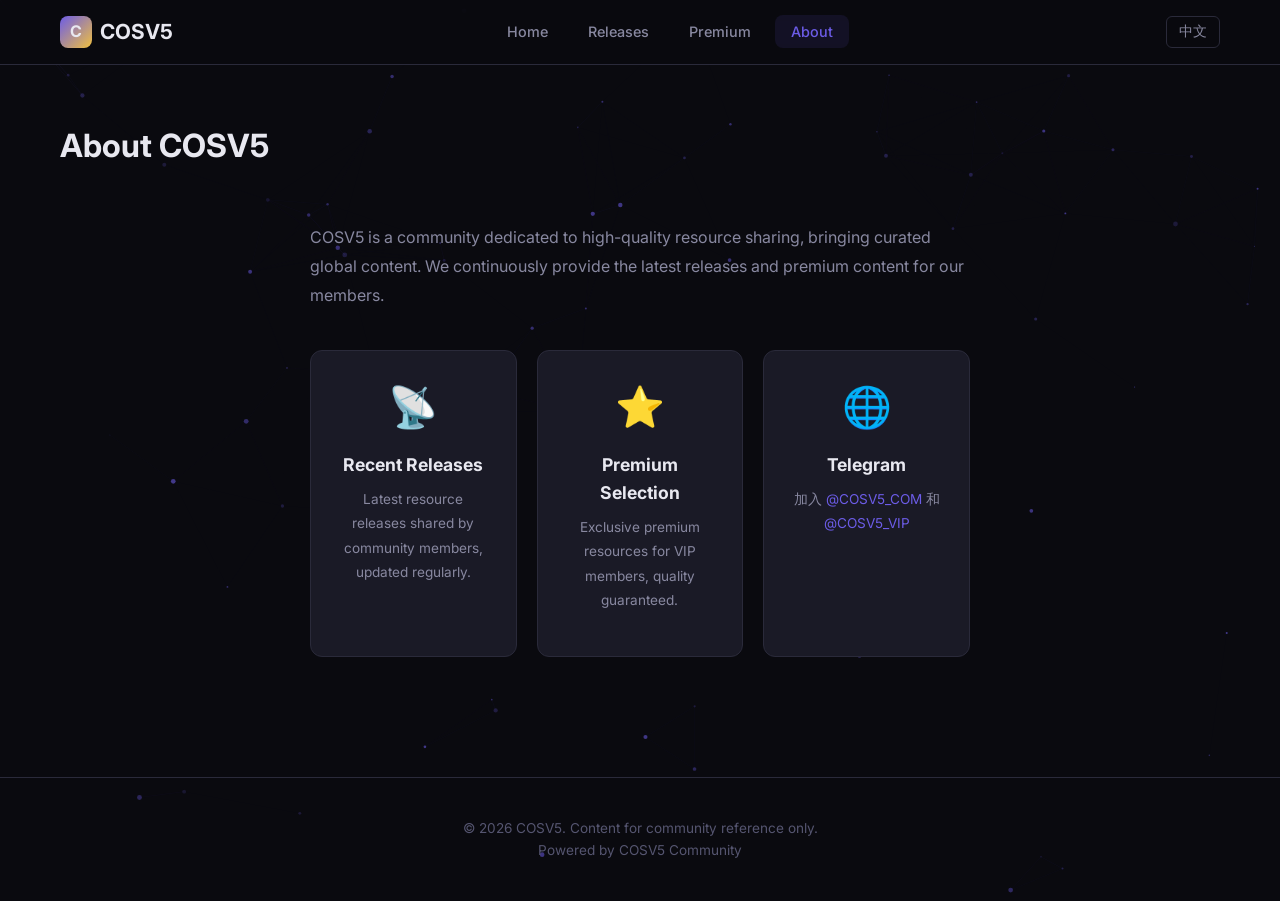
==== about/index.html @ 0dbe3dc5 "Initial site: releases + premium hub with i18n, particles, SEO - Two content sections: 近期流出 (Release" ====
<!DOCTYPE html>
<html lang="zh-CN">
<head>
  <meta charset="UTF-8">
  <meta name="viewport" content="width=device-width, initial-scale=1.0">
  <meta name="description" data-i18n="page.about.content" content="COSV5 是专注于高品质资源分享的社群，汇聚全球精选内容。">
  <meta name="keywords" content="COSV5,关于,社群,资源分享">
  <meta name="robots" content="index, follow">
  <meta property="og:title" data-i18n="page.about.title" content="关于 — COSV5 社群资源站">
  <meta property="og:description" data-i18n="page.about.content" content="COSV5 是专注于高品质资源分享的社群，汇聚全球精选内容。">
  <meta property="og:type" content="website">
  <meta property="og:url" content="https://cosv5.com/about/">
  <link rel="canonical" href="https://cosv5.com/about/">
  <title data-i18n="page.about.title">关于 — COSV5 社群资源站</title>
  <link rel="preconnect" href="https://fonts.googleapis.com">
  <link rel="preconnect" href="https://fonts.gstatic.com" crossorigin>
  <link href="https://fonts.googleapis.com/css2?family=Inter:wght@400;500;600;700;800&display=swap" rel="stylesheet">
  <link rel="stylesheet" href="/css/style.css">
  <style>
    .about-content { max-width: 700px; margin: 0 auto; }
    .about-content p { margin-bottom: 1.2rem; color: var(--text-secondary); line-height: 1.8; }
    .about-features { display: grid; grid-template-columns: repeat(auto-fit, minmax(200px, 1fr)); gap: 20px; margin-top: 40px; }
    .about-feature { background: var(--bg-card); border: 1px solid var(--border); border-radius: var(--radius); padding: 24px; text-align: center; }
    .about-feature .icon { font-size: 2.5rem; margin-bottom: 12px; }
    .about-feature h3 { font-size: 1.1rem; margin-bottom: 8px; }
    .about-feature p { font-size: 0.85rem; color: var(--text-secondary); }
  </style>
</head>
<body>
  <canvas id="particles-canvas"></canvas>

  <header class="header">
    <nav class="nav">
      <a href="/" class="nav-logo">
        <span class="logo-icon">C</span>
        <span>COSV5</span>
      </a>
      <ul class="nav-links" id="nav-links">
        <li><a href="/" data-i18n="nav.home">首页</a></li>
        <li><a href="/releases/" data-i18n="nav.releases">近期流出</a></li>
        <li><a href="/premium/" data-i18n="nav.premium">高级精选</a></li>
        <li><a href="/about/" class="active" data-i18n="nav.about">关于</a></li>
      </ul>
      <div class="nav-right">
        <button class="lang-btn" id="lang-toggle" onclick="toggleLang()">English</button>
        <button class="mobile-menu-btn" id="mobile-menu-btn" aria-label="Menu">☰</button>
      </div>
    </nav>
  </header>

  <main>
    <section class="page-header">
      <div class="container">
        <h1 data-i18n="page.about.heading">关于 COSV5</h1>
      </div>
    </section>

    <section class="section" style="padding-top:0">
      <div class="container about-content">
        <p data-i18n="page.about.content">COSV5 是专注于高品质资源分享的社群，汇聚全球精选内容。我们持续为社群成员提供最新的流出资源和高级精选内容。</p>

        <div class="about-features">
          <div class="about-feature">
            <div class="icon">📡</div>
            <h3 data-i18n="section.releases.title">近期流出</h3>
            <p data-i18n="section.releases.desc">社群成员分享的最新资源流出，持续更新中。</p>
          </div>
          <div class="about-feature">
            <div class="icon">⭐</div>
            <h3 data-i18n="section.premium.title">高级精选</h3>
            <p data-i18n="section.premium.desc">高级会员专享的精选资源，品质保证。</p>
          </div>
          <div class="about-feature">
            <div class="icon">🌐</div>
            <h3>Telegram</h3>
            <p>加入 <a href="https://t.me/COSV5_COM" target="_blank" rel="noopener">@COSV5_COM</a> 和 <a href="https://t.me/COSV5_VIP" target="_blank" rel="noopener">@COSV5_VIP</a></p>
          </div>
        </div>
      </div>
    </section>
  </main>

  <footer class="footer">
    <div class="container">
      <p data-i18n="footer.text">© 2026 COSV5. 本站内容仅供社群内部参考。</p>
      <p><span data-i18n="footer.powered">Powered by COSV5 Community</span></p>
    </div>
  </footer>

  <script src="/js/i18n.js"></script>
  <script src="/js/main.js"></script>
</body>
</html>
---- css/style.css ----
/* ===== CSS Variables ===== */
:root {
  --bg-primary: #0a0a0f;
  --bg-secondary: #13131a;
  --bg-card: #1a1a26;
  --bg-card-hover: #222235;
  --text-primary: #e8e8f0;
  --text-secondary: #8888a0;
  --text-muted: #555570;
  --accent: #6c5ce7;
  --accent-hover: #7d6ff0;
  --accent-glow: rgba(108, 92, 231, 0.3);
  --gold: #f0c040;
  --gold-glow: rgba(240, 192, 64, 0.3);
  --border: #2a2a3a;
  --radius: 12px;
  --radius-lg: 20px;
  --shadow: 0 4px 20px rgba(0,0,0,0.3);
  --font: 'Inter', -apple-system, 'Segoe UI', Roboto, sans-serif;
  --max-width: 1200px;
}

/* ===== Reset & Base ===== */
*, *::before, *::after { box-sizing: border-box; margin: 0; padding: 0; }

html { scroll-behavior: smooth; }

body {
  font-family: var(--font);
  background: var(--bg-primary);
  color: var(--text-primary);
  line-height: 1.6;
  min-height: 100vh;
  overflow-x: hidden;
}

a { color: var(--accent); text-decoration: none; transition: color 0.2s; }
a:hover { color: var(--accent-hover); }

img { max-width: 100%; height: auto; }

/* ===== Particle Canvas ===== */
#particles-canvas {
  position: fixed;
  top: 0; left: 0;
  width: 100vw; height: 100vh;
  z-index: 0;
  pointer-events: none;
}

/* ===== Layout ===== */
.container {
  max-width: var(--max-width);
  margin: 0 auto;
  padding: 0 20px;
  position: relative;
  z-index: 1;
}

/* ===== Header / Nav ===== */
.header {
  position: fixed;
  top: 0; left: 0; right: 0;
  z-index: 100;
  background: rgba(10, 10, 15, 0.85);
  backdrop-filter: blur(12px);
  -webkit-backdrop-filter: blur(12px);
  border-bottom: 1px solid var(--border);
}

.nav {
  display: flex;
  align-items: center;
  justify-content: space-between;
  height: 64px;
  max-width: var(--max-width);
  margin: 0 auto;
  padding: 0 20px;
}

.nav-logo {
  font-size: 1.3rem;
  font-weight: 700;
  color: var(--text-primary);
  display: flex;
  align-items: center;
  gap: 8px;
}

.nav-logo:hover { color: var(--text-primary); }

.nav-logo .logo-icon {
  width: 32px; height: 32px;
  background: linear-gradient(135deg, var(--accent), var(--gold));
  border-radius: 8px;
  display: flex;
  align-items: center;
  justify-content: center;
  font-size: 1rem;
}

.nav-links {
  display: flex;
  gap: 8px;
  list-style: none;
}

.nav-links a {
  padding: 8px 16px;
  border-radius: 8px;
  color: var(--text-secondary);
  font-size: 0.9rem;
  font-weight: 500;
  transition: all 0.2s;
}

.nav-links a:hover,
.nav-links a.active {
  background: rgba(108, 92, 231, 0.1);
  color: var(--text-primary);
}

.nav-links a.active {
  color: var(--accent);
}

.nav-right {
  display: flex;
  align-items: center;
  gap: 12px;
}

.lang-btn {
  background: none;
  border: 1px solid var(--border);
  color: var(--text-secondary);
  padding: 6px 12px;
  border-radius: 6px;
  cursor: pointer;
  font-size: 0.85rem;
  font-family: var(--font);
  transition: all 0.2s;
}

.lang-btn:hover {
  border-color: var(--accent);
  color: var(--text-primary);
}

/* Mobile menu */
.mobile-menu-btn {
  display: none;
  background: none;
  border: none;
  color: var(--text-primary);
  font-size: 1.5rem;
  cursor: pointer;
  padding: 4px;
}

/* ===== Hero ===== */
.hero {
  padding: 140px 0 80px;
  text-align: center;
  position: relative;
}

.hero h1 {
  font-size: 3rem;
  font-weight: 800;
  line-height: 1.2;
  margin-bottom: 20px;
  background: linear-gradient(135deg, #e8e8f0 0%, var(--accent) 100%);
  -webkit-background-clip: text;
  -webkit-text-fill-color: transparent;
  background-clip: text;
}

.hero p {
  font-size: 1.15rem;
  color: var(--text-secondary);
  max-width: 600px;
  margin: 0 auto 32px;
}

.hero-actions {
  display: flex;
  gap: 12px;
  justify-content: center;
  flex-wrap: wrap;
}

.btn {
  display: inline-flex;
  align-items: center;
  gap: 8px;
  padding: 12px 28px;
  border-radius: 10px;
  font-size: 1rem;
  font-weight: 600;
  font-family: var(--font);
  cursor: pointer;
  transition: all 0.3s;
  border: none;
  text-decoration: none;
}

.btn-primary {
  background: linear-gradient(135deg, var(--accent), #8b7cf7);
  color: white;
  box-shadow: 0 4px 15px var(--accent-glow);
}

.btn-primary:hover {
  transform: translateY(-2px);
  box-shadow: 0 6px 25px var(--accent-glow);
  color: white;
}

.btn-gold {
  background: linear-gradient(135deg, var(--gold), #f5d060);
  color: #1a1a26;
  box-shadow: 0 4px 15px var(--gold-glow);
}

.btn-gold:hover {
  transform: translateY(-2px);
  box-shadow: 0 6px 25px var(--gold-glow);
  color: #1a1a26;
}

.btn-outline {
  background: transparent;
  border: 1px solid var(--border);
  color: var(--text-primary);
}

.btn-outline:hover {
  border-color: var(--accent);
  background: rgba(108, 92, 231, 0.08);
}

/* ===== Sections ===== */
.section {
  padding: 60px 0;
}

.section-header {
  display: flex;
  align-items: center;
  justify-content: space-between;
  margin-bottom: 32px;
  flex-wrap: wrap;
  gap: 12px;
}

.section-title {
  font-size: 1.75rem;
  font-weight: 700;
  display: flex;
  align-items: center;
  gap: 10px;
}

.section-title .badge {
  display: inline-block;
  font-size: 0.75rem;
  padding: 2px 10px;
  border-radius: 20px;
  font-weight: 600;
}

.badge-releases {
  background: rgba(108, 92, 231, 0.15);
  color: var(--accent);
  border: 1px solid rgba(108, 92, 231, 0.3);
}

.badge-premium {
  background: rgba(240, 192, 64, 0.15);
  color: var(--gold);
  border: 1px solid rgba(240, 192, 64, 0.3);
}

.section-count {
  font-size: 0.85rem;
  color: var(--text-muted);
}

.view-more {
  font-size: 0.9rem;
  font-weight: 500;
  display: flex;
  align-items: center;
  gap: 4px;
}

.view-more::after {
  content: '→';
  transition: transform 0.2s;
}

.view-more:hover::after {
  transform: translateX(4px);
}

/* ===== Card Grid ===== */
.card-grid {
  display: grid;
  grid-template-columns: repeat(auto-fill, minmax(280px, 1fr));
  gap: 20px;
}

.card-grid.initial-only .card:nth-child(n+11) {
  display: none;
}

.card {
  background: var(--bg-card);
  border: 1px solid var(--border);
  border-radius: var(--radius);
  overflow: hidden;
  transition: all 0.3s;
  display: flex;
  flex-direction: column;
}

.card:hover {
  background: var(--bg-card-hover);
  border-color: rgba(108, 92, 231, 0.3);
  transform: translateY(-4px);
  box-shadow: 0 8px 30px rgba(0,0,0,0.4);
}

.card-image {
  width: 100%;
  aspect-ratio: 16/9;
  background: linear-gradient(135deg, #1a1a2e, #2a1a3e);
  display: flex;
  align-items: center;
  justify-content: center;
  overflow: hidden;
}

.card-image svg {
  width: 48px;
  height: 48px;
  opacity: 0.5;
}

.card-body {
  padding: 16px;
  flex: 1;
  display: flex;
  flex-direction: column;
}

.card-category {
  font-size: 0.75rem;
  color: var(--accent);
  font-weight: 600;
  text-transform: uppercase;
  letter-spacing: 0.5px;
  margin-bottom: 6px;
}

.card-category.premium-category {
  color: var(--gold);
}

.card-title {
  font-size: 1rem;
  font-weight: 600;
  margin-bottom: 8px;
  line-height: 1.4;
}

.card-desc {
  font-size: 0.85rem;
  color: var(--text-secondary);
  flex: 1;
  display: -webkit-box;
  -webkit-line-clamp: 2;
  -webkit-box-orient: vertical;
  overflow: hidden;
  margin-bottom: 12px;
}

.card-footer {
  display: flex;
  align-items: center;
  justify-content: space-between;
  padding-top: 12px;
  border-top: 1px solid var(--border);
}

.card-date {
  font-size: 0.8rem;
  color: var(--text-muted);
}

.card-link {
  font-size: 0.85rem;
  font-weight: 500;
}

/* ===== Show More Button ===== */
.show-more-wrapper {
  text-align: center;
  margin-top: 32px;
}

.btn-show-more {
  background: transparent;
  border: 1px solid var(--border);
  color: var(--text-secondary);
  padding: 12px 32px;
  border-radius: 10px;
  font-size: 0.95rem;
  font-family: var(--font);
  font-weight: 500;
  cursor: pointer;
  transition: all 0.3s;
}

.btn-show-more:hover {
  border-color: var(--accent);
  color: var(--text-primary);
  background: rgba(108, 92, 231, 0.08);
}

.btn-show-more .count-badge {
  display: inline-block;
  background: var(--accent);
  color: white;
  font-size: 0.75rem;
  padding: 1px 8px;
  border-radius: 10px;
  margin-left: 6px;
}

/* ===== Page Header (internal pages) ===== */
.page-header {
  padding: 120px 0 40px;
}

.page-header h1 {
  font-size: 2rem;
  font-weight: 700;
  margin-bottom: 12px;
}

.page-header p {
  color: var(--text-secondary);
  font-size: 1rem;
}

/* ===== Footer ===== */
.footer {
  border-top: 1px solid var(--border);
  padding: 40px 0;
  margin-top: 60px;
  text-align: center;
  color: var(--text-muted);
  font-size: 0.85rem;
}

.footer a {
  color: var(--text-secondary);
}

.footer a:hover {
  color: var(--accent);
}

/* ===== Empty State ===== */
.empty-state {
  text-align: center;
  padding: 60px 20px;
}

.empty-state .empty-icon {
  font-size: 4rem;
  margin-bottom: 16px;
  opacity: 0.5;
}

.empty-state h3 {
  font-size: 1.2rem;
  margin-bottom: 8px;
}

.empty-state p {
  color: var(--text-secondary);
}

/* ===== SEO / Structured Data ===== */
.sr-only {
  position: absolute;
  width: 1px; height: 1px;
  padding: 0; margin: -1px;
  overflow: hidden;
  clip: rect(0,0,0,0);
  border: 0;
}

/* ===== Responsive ===== */
@media (max-width: 768px) {
  .hero h1 { font-size: 2rem; }
  .hero p { font-size: 1rem; }
  .hero { padding: 110px 0 50px; }
  .section-title { font-size: 1.35rem; }
  .card-grid { grid-template-columns: 1fr; }

  .nav-links {
    display: none;
    position: absolute;
    top: 64px; left: 0; right: 0;
    background: rgba(10, 10, 15, 0.95);
    backdrop-filter: blur(12px);
    flex-direction: column;
    padding: 12px;
    border-bottom: 1px solid var(--border);
    gap: 4px;
  }
  .nav-links.open { display: flex; }
  .mobile-menu-btn { display: block; }
  .page-header { padding: 100px 0 30px; }
}
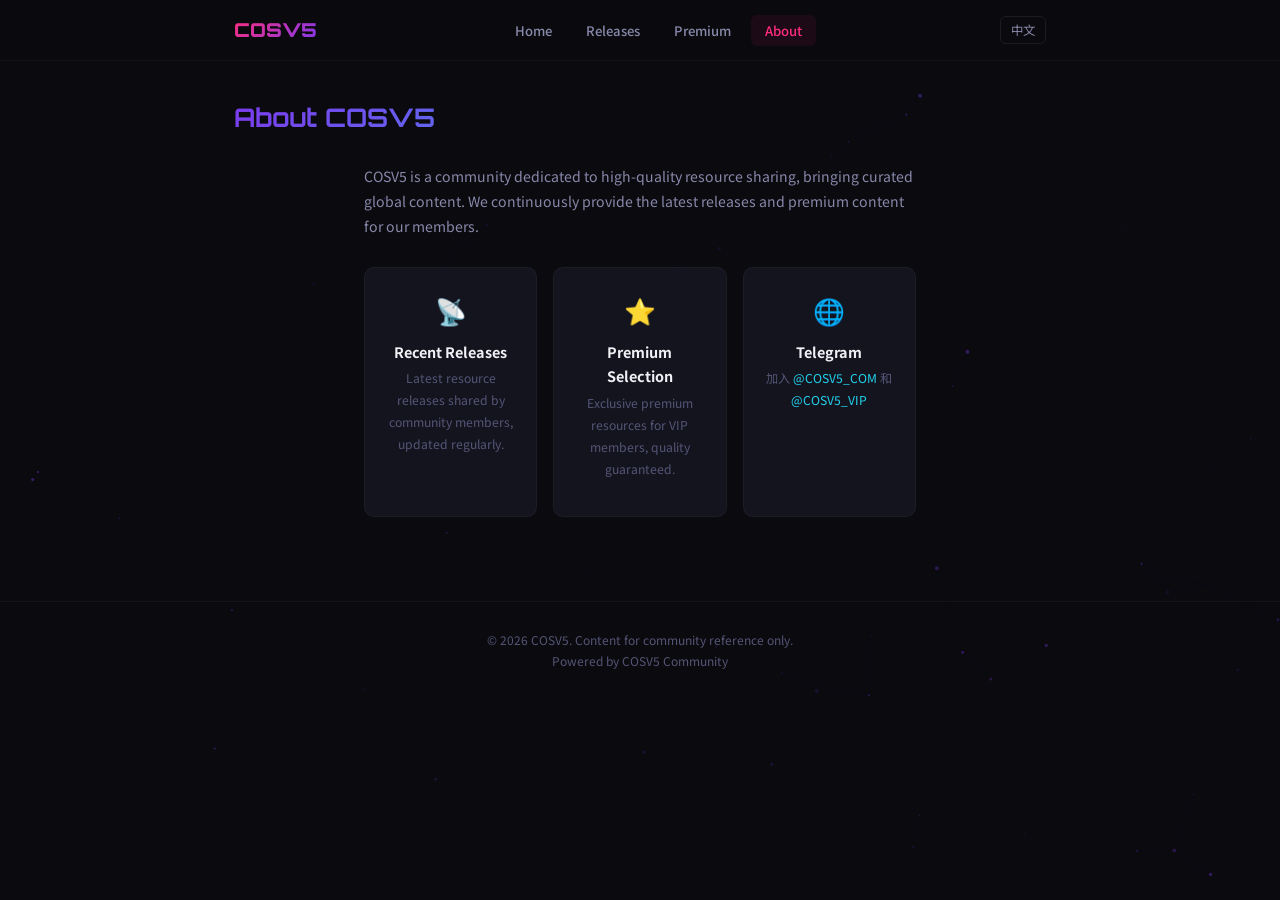
==== commit 65b9a317: "Adopt cosv5-site brand identity: pink/purple/cyan, Orbitron, refined list" ====
--- a/about/index.html
+++ b/about/index.html
@@ -11,19 +11,15 @@
   <meta property="og:type" content="website">
   <meta property="og:url" content="https://cosv5.com/about/">
   <link rel="canonical" href="https://cosv5.com/about/">
-  <title data-i18n="page.about.title">关于 — COSV5 社群资源站</title>
+  <title data-i18n="page.about.title">关于 — COSV5</title>
   <link rel="preconnect" href="https://fonts.googleapis.com">
   <link rel="preconnect" href="https://fonts.gstatic.com" crossorigin>
-  <link href="https://fonts.googleapis.com/css2?family=Inter:wght@400;500;600;700;800&display=swap" rel="stylesheet">
+  <link href="https://fonts.googleapis.com/css2?family=Orbitron:wght@700;900&family=Noto+Sans+SC:wght@300;400;500;700&family=JetBrains+Mono:wght@400;700&display=swap" rel="stylesheet">
   <link rel="stylesheet" href="/css/style.css">
   <style>
-    .about-content { max-width: 700px; margin: 0 auto; }
-    .about-content p { margin-bottom: 1.2rem; color: var(--text-secondary); line-height: 1.8; }
-    .about-features { display: grid; grid-template-columns: repeat(auto-fit, minmax(200px, 1fr)); gap: 20px; margin-top: 40px; }
-    .about-feature { background: var(--bg-card); border: 1px solid var(--border); border-radius: var(--radius); padding: 24px; text-align: center; }
-    .about-feature .icon { font-size: 2.5rem; margin-bottom: 12px; }
-    .about-feature h3 { font-size: 1.1rem; margin-bottom: 8px; }
-    .about-feature p { font-size: 0.85rem; color: var(--text-secondary); }
+    .about-content p { margin-bottom: 1rem; line-height: 1.8; }
+    .about-feature { transition: all 0.2s; }
+    .about-feature:hover { border-color: rgba(124,58,237,0.2); }
   </style>
 </head>
 <body>
@@ -31,14 +27,11 @@
 
   <header class="header">
     <nav class="nav">
-      <a href="/" class="nav-logo">
-        <span class="logo-icon">C</span>
-        <span>COSV5</span>
-      </a>
+      <a href="/" class="nav-logo">COSV5</a>
       <ul class="nav-links" id="nav-links">
         <li><a href="/" data-i18n="nav.home">首页</a></li>
-        <li><a href="/releases/" data-i18n="nav.releases">近期流出</a></li>
-        <li><a href="/premium/" data-i18n="nav.premium">高级精选</a></li>
+        <li><a href="/releases/" data-i18n="nav.releases">流出</a></li>
+        <li><a href="/premium/" data-i18n="nav.premium">精选</a></li>
         <li><a href="/about/" class="active" data-i18n="nav.about">关于</a></li>
       </ul>
       <div class="nav-right">
--- a/css/style.css
+++ b/css/style.css
@@ -1,529 +1,305 @@
-/* ===== CSS Variables ===== */
+/* ─── COSV5 品牌主题 —— 来自 cosv5-site ─── */
 :root {
   --bg-primary: #0a0a0f;
-  --bg-secondary: #13131a;
-  --bg-card: #1a1a26;
-  --bg-card-hover: #222235;
-  --text-primary: #e8e8f0;
-  --text-secondary: #8888a0;
-  --text-muted: #555570;
-  --accent: #6c5ce7;
-  --accent-hover: #7d6ff0;
-  --accent-glow: rgba(108, 92, 231, 0.3);
-  --gold: #f0c040;
-  --gold-glow: rgba(240, 192, 64, 0.3);
-  --border: #2a2a3a;
-  --radius: 12px;
-  --radius-lg: 20px;
-  --shadow: 0 4px 20px rgba(0,0,0,0.3);
-  --font: 'Inter', -apple-system, 'Segoe UI', Roboto, sans-serif;
-  --max-width: 1200px;
-}
-
-/* ===== Reset & Base ===== */
-*, *::before, *::after { box-sizing: border-box; margin: 0; padding: 0; }
-
+  --bg-secondary: #0f0f1a;
+  --bg-card: #14141f;
+  --text-primary: #f0f0f5;
+  --text-secondary: #8888aa;
+  --text-muted: #555577;
+  --accent-pink: #ff2d7b;
+  --accent-purple: #7c3aed;
+  --accent-cyan: #22d3ee;
+  --accent-gradient: linear-gradient(135deg, #ff2d7b, #7c3aed);
+  --accent-gradient-2: linear-gradient(135deg, #7c3aed, #22d3ee);
+  --glow-pink: 0 0 30px rgba(255, 45, 123, 0.25);
+  --glow-purple: 0 0 30px rgba(124, 58, 237, 0.25);
+  --border-glow: 1px solid rgba(255, 255, 255, 0.06);
+  --font-display: 'Orbitron', 'Righteous', sans-serif;
+  --font-body: 'Noto Sans SC', -apple-system, 'Segoe UI', sans-serif;
+  --font-mono: 'JetBrains Mono', monospace;
+  --max-width: 860px;
+  --radius: 10px;
+}
+
+/* ─── Reset ─── */
+*, *::before, *::after { margin: 0; padding: 0; box-sizing: border-box; }
 html { scroll-behavior: smooth; }
-
 body {
-  font-family: var(--font);
+  font-family: var(--font-body);
   background: var(--bg-primary);
   color: var(--text-primary);
-  line-height: 1.6;
+  line-height: 1.7;
   min-height: 100vh;
   overflow-x: hidden;
-}
-
-a { color: var(--accent); text-decoration: none; transition: color 0.2s; }
-a:hover { color: var(--accent-hover); }
-
-img { max-width: 100%; height: auto; }
-
-/* ===== Particle Canvas ===== */
+  -webkit-font-smoothing: antialiased;
+}
+::selection { background: rgba(255, 45, 123, 0.3); color: white; }
+::-webkit-scrollbar { width: 5px; }
+::-webkit-scrollbar-track { background: var(--bg-primary); }
+::-webkit-scrollbar-thumb { background: rgba(124,58,237,0.3); border-radius: 3px; }
+a { color: inherit; text-decoration: none; transition: color 0.2s; }
+
+/* ─── Particle ─── */
 #particles-canvas {
-  position: fixed;
-  top: 0; left: 0;
+  position: fixed; top: 0; left: 0;
   width: 100vw; height: 100vh;
-  z-index: 0;
-  pointer-events: none;
-}
-
-/* ===== Layout ===== */
+  z-index: 0; pointer-events: none;
+}
+
+/* ─── Layout ─── */
 .container {
   max-width: var(--max-width);
   margin: 0 auto;
-  padding: 0 20px;
+  padding: 0 24px;
   position: relative;
   z-index: 1;
 }
 
-/* ===== Header / Nav ===== */
+/* ─── NAV ─── */
 .header {
-  position: fixed;
-  top: 0; left: 0; right: 0;
+  position: fixed; top: 0; left: 0; right: 0;
   z-index: 100;
   background: rgba(10, 10, 15, 0.85);
-  backdrop-filter: blur(12px);
-  -webkit-backdrop-filter: blur(12px);
-  border-bottom: 1px solid var(--border);
-}
-
+  backdrop-filter: blur(16px);
+  -webkit-backdrop-filter: blur(16px);
+  border-bottom: 1px solid rgba(255,255,255,0.04);
+}
 .nav {
-  display: flex;
-  align-items: center;
-  justify-content: space-between;
-  height: 64px;
-  max-width: var(--max-width);
-  margin: 0 auto;
-  padding: 0 20px;
-}
-
+  display: flex; align-items: center; justify-content: space-between;
+  height: 60px; max-width: var(--max-width); margin: 0 auto; padding: 0 24px;
+}
 .nav-logo {
-  font-size: 1.3rem;
-  font-weight: 700;
-  color: var(--text-primary);
-  display: flex;
-  align-items: center;
-  gap: 8px;
-}
-
-.nav-logo:hover { color: var(--text-primary); }
-
-.nav-logo .logo-icon {
-  width: 32px; height: 32px;
-  background: linear-gradient(135deg, var(--accent), var(--gold));
-  border-radius: 8px;
-  display: flex;
-  align-items: center;
-  justify-content: center;
-  font-size: 1rem;
-}
-
-.nav-links {
-  display: flex;
-  gap: 8px;
-  list-style: none;
-}
-
-.nav-links a {
-  padding: 8px 16px;
-  border-radius: 8px;
-  color: var(--text-secondary);
-  font-size: 0.9rem;
-  font-weight: 500;
-  transition: all 0.2s;
-}
-
-.nav-links a:hover,
-.nav-links a.active {
-  background: rgba(108, 92, 231, 0.1);
-  color: var(--text-primary);
-}
-
-.nav-links a.active {
-  color: var(--accent);
-}
-
-.nav-right {
-  display: flex;
-  align-items: center;
-  gap: 12px;
-}
-
-.lang-btn {
-  background: none;
-  border: 1px solid var(--border);
-  color: var(--text-secondary);
-  padding: 6px 12px;
-  border-radius: 6px;
-  cursor: pointer;
-  font-size: 0.85rem;
-  font-family: var(--font);
-  transition: all 0.2s;
-}
-
-.lang-btn:hover {
-  border-color: var(--accent);
-  color: var(--text-primary);
-}
-
-/* Mobile menu */
-.mobile-menu-btn {
-  display: none;
-  background: none;
-  border: none;
-  color: var(--text-primary);
-  font-size: 1.5rem;
-  cursor: pointer;
-  padding: 4px;
-}
-
-/* ===== Hero ===== */
-.hero {
-  padding: 140px 0 80px;
-  text-align: center;
-  position: relative;
-}
-
-.hero h1 {
-  font-size: 3rem;
-  font-weight: 800;
-  line-height: 1.2;
-  margin-bottom: 20px;
-  background: linear-gradient(135deg, #e8e8f0 0%, var(--accent) 100%);
+  font-family: var(--font-display);
+  font-size: 1.2rem;
+  font-weight: 900;
+  background: var(--accent-gradient);
   -webkit-background-clip: text;
   -webkit-text-fill-color: transparent;
   background-clip: text;
 }
-
+.nav-links { display: flex; gap: 6px; list-style: none; }
+.nav-links a {
+  padding: 6px 14px; border-radius: 6px;
+  color: var(--text-secondary); font-size: 0.82rem; font-weight: 500;
+  transition: all 0.2s;
+}
+.nav-links a:hover { color: var(--text-primary); }
+.nav-links a.active {
+  color: var(--accent-pink);
+  background: rgba(255, 45, 123, 0.08);
+}
+.nav-right { display: flex; align-items: center; gap: 10px; }
+.lang-btn {
+  background: none; border: 1px solid rgba(255,255,255,0.08);
+  color: var(--text-secondary); padding: 4px 10px; border-radius: 6px;
+  cursor: pointer; font-size: 0.78rem; font-family: var(--font-body);
+  transition: all 0.2s;
+}
+.lang-btn:hover { border-color: var(--accent-purple); color: var(--text-primary); }
+.mobile-menu-btn { display: none; background: none; border: none; color: var(--text-primary); font-size: 1.4rem; cursor: pointer; }
+
+/* ─── Hero ─── */
+.hero {
+  padding: 120px 0 60px;
+  text-align: center;
+  position: relative;
+}
+.hero::after {
+  content: '';
+  position: absolute;
+  top: -40%; left: 50%; transform: translateX(-50%);
+  width: 600px; height: 600px;
+  background: radial-gradient(circle, rgba(124,58,237,0.08) 0%, transparent 70%);
+  pointer-events: none;
+}
+.hero-badge {
+  display: inline-block;
+  font-family: var(--font-mono);
+  font-size: 0.7rem;
+  letter-spacing: 3px;
+  color: var(--accent-cyan);
+  margin-bottom: 16px;
+  padding: 4px 14px;
+  border: 1px solid rgba(34, 211, 238, 0.15);
+  border-radius: 20px;
+}
+.hero h1 {
+  font-family: var(--font-display);
+  font-size: 2.8rem;
+  font-weight: 900;
+  line-height: 1.1;
+  margin-bottom: 14px;
+}
+.hero h1 .accent { background: var(--accent-gradient); -webkit-background-clip: text; -webkit-text-fill-color: transparent; background-clip: text; }
 .hero p {
-  font-size: 1.15rem;
+  font-size: 0.95rem;
   color: var(--text-secondary);
-  max-width: 600px;
-  margin: 0 auto 32px;
-}
-
-.hero-actions {
-  display: flex;
-  gap: 12px;
-  justify-content: center;
-  flex-wrap: wrap;
-}
-
+  max-width: 500px;
+  margin: 0 auto 28px;
+  line-height: 1.6;
+}
+.hero-actions { display: flex; gap: 12px; justify-content: center; flex-wrap: wrap; }
 .btn {
-  display: inline-flex;
-  align-items: center;
-  gap: 8px;
-  padding: 12px 28px;
-  border-radius: 10px;
-  font-size: 1rem;
-  font-weight: 600;
-  font-family: var(--font);
-  cursor: pointer;
-  transition: all 0.3s;
-  border: none;
-  text-decoration: none;
-}
-
+  display: inline-flex; align-items: center; gap: 8px;
+  padding: 10px 26px; border-radius: 8px;
+  font-size: 0.88rem; font-weight: 600;
+  font-family: var(--font-body);
+  cursor: pointer; transition: all 0.25s;
+  border: none; text-decoration: none;
+}
 .btn-primary {
-  background: linear-gradient(135deg, var(--accent), #8b7cf7);
+  background: var(--accent-gradient);
   color: white;
-  box-shadow: 0 4px 15px var(--accent-glow);
-}
-
-.btn-primary:hover {
-  transform: translateY(-2px);
-  box-shadow: 0 6px 25px var(--accent-glow);
-  color: white;
-}
-
+  box-shadow: var(--glow-pink);
+}
+.btn-primary:hover { transform: translateY(-2px); box-shadow: 0 6px 30px rgba(255, 45, 123, 0.4); color: white; }
 .btn-gold {
-  background: linear-gradient(135deg, var(--gold), #f5d060);
+  background: linear-gradient(135deg, #f0c040, #f5d868);
   color: #1a1a26;
-  box-shadow: 0 4px 15px var(--gold-glow);
-}
-
-.btn-gold:hover {
-  transform: translateY(-2px);
-  box-shadow: 0 6px 25px var(--gold-glow);
-  color: #1a1a26;
-}
-
+}
+.btn-gold:hover { transform: translateY(-2px); box-shadow: 0 6px 30px rgba(240, 192, 64, 0.3); color: #1a1a26; }
 .btn-outline {
   background: transparent;
-  border: 1px solid var(--border);
+  border: 1px solid rgba(255,255,255,0.08);
   color: var(--text-primary);
 }
-
-.btn-outline:hover {
-  border-color: var(--accent);
-  background: rgba(108, 92, 231, 0.08);
-}
-
-/* ===== Sections ===== */
-.section {
-  padding: 60px 0;
-}
-
+.btn-outline:hover { border-color: var(--accent-purple); background: rgba(124,58,237,0.06); }
+
+/* ─── Sections ─── */
+.section { padding: 44px 0; }
 .section-header {
-  display: flex;
-  align-items: center;
-  justify-content: space-between;
-  margin-bottom: 32px;
-  flex-wrap: wrap;
-  gap: 12px;
-}
-
+  display: flex; align-items: baseline; gap: 10px;
+  margin-bottom: 16px;
+  padding-bottom: 10px;
+  border-bottom: 1px solid rgba(255,255,255,0.04);
+}
 .section-title {
-  font-size: 1.75rem;
+  font-size: 1.05rem;
   font-weight: 700;
-  display: flex;
-  align-items: center;
-  gap: 10px;
-}
-
-.section-title .badge {
-  display: inline-block;
-  font-size: 0.75rem;
-  padding: 2px 10px;
-  border-radius: 20px;
-  font-weight: 600;
-}
-
-.badge-releases {
-  background: rgba(108, 92, 231, 0.15);
-  color: var(--accent);
-  border: 1px solid rgba(108, 92, 231, 0.3);
-}
-
-.badge-premium {
-  background: rgba(240, 192, 64, 0.15);
-  color: var(--gold);
-  border: 1px solid rgba(240, 192, 64, 0.3);
-}
-
-.section-count {
-  font-size: 0.85rem;
+}
+.section-meta { margin-left: auto; font-size: 0.78rem; color: var(--text-muted); }
+.view-all { font-size: 0.78rem; color: var(--text-muted); white-space: nowrap; }
+.view-all:hover { color: var(--accent-pink); }
+
+/* ─── Resource List ─── */
+.resource-list { list-style: none; }
+.resource-item {
+  display: flex; align-items: baseline; gap: 10px;
+  padding: 8px 12px;
+  margin: 0 -12px;
+  border-radius: 6px;
+  transition: background 0.15s;
+}
+.resource-item:hover { background: rgba(255,255,255,0.02); }
+.resource-item + .resource-item {
+  border-top: 1px solid rgba(255,255,255,0.03);
+}
+.resource-item .date-tag {
+  flex-shrink: 0;
+  font-family: var(--font-mono);
+  font-size: 0.72rem;
   color: var(--text-muted);
-}
-
-.view-more {
-  font-size: 0.9rem;
-  font-weight: 500;
-  display: flex;
-  align-items: center;
-  gap: 4px;
-}
-
-.view-more::after {
-  content: '→';
-  transition: transform 0.2s;
-}
-
-.view-more:hover::after {
-  transform: translateX(4px);
-}
-
-/* ===== Card Grid ===== */
-.card-grid {
-  display: grid;
-  grid-template-columns: repeat(auto-fill, minmax(280px, 1fr));
-  gap: 20px;
-}
-
-.card-grid.initial-only .card:nth-child(n+11) {
-  display: none;
-}
-
-.card {
+  min-width: 48px;
+  font-feature-settings: "tnum";
+}
+.resource-item .item-link {
+  flex: 1;
+  font-size: 0.88rem;
+  color: var(--text-primary);
+  overflow: hidden;
+  text-overflow: ellipsis;
+  white-space: nowrap;
+}
+.resource-item:hover .item-link { color: var(--accent-pink); }
+.resource-item .item-info {
+  flex-shrink: 0;
+  font-size: 0.72rem;
+  color: var(--text-muted);
+  max-width: 100px;
+  overflow: hidden;
+  text-overflow: ellipsis;
+  white-space: nowrap;
+  text-align: right;
+}
+.resource-item.premium:hover .item-link { color: var(--accent-cyan); }
+
+/* initial 10 条 */
+.resource-list.initial-only .resource-item:nth-child(n+11) { display: none; }
+
+/* ─── Show More ─── */
+.show-more-wrapper { text-align: center; margin-top: 12px; }
+.btn-show-more {
+  background: none; border: none;
+  color: var(--accent-purple);
+  font-size: 0.82rem; font-family: var(--font-body); font-weight: 500;
+  cursor: pointer; padding: 8px 16px;
+  transition: all 0.2s;
+  opacity: 0.8;
+}
+.btn-show-more:hover { opacity: 1; color: var(--accent-pink); }
+.btn-show-more .count-badge { color: var(--text-muted); font-weight: 400; }
+
+/* ─── Page Header ─── */
+.page-header { padding: 96px 0 24px; }
+.page-header h1 { font-family: var(--font-display); font-size: 1.6rem; font-weight: 700; background: var(--accent-gradient-2); -webkit-background-clip: text; -webkit-text-fill-color: transparent; background-clip: text; }
+.page-header p { font-size: 0.88rem; color: var(--text-secondary); margin-top: 6px; }
+
+/* ─── Footer ─── */
+.footer {
+  border-top: 1px solid rgba(255,255,255,0.04);
+  padding: 28px 0; margin-top: 40px;
+  text-align: center; color: var(--text-muted); font-size: 0.75rem;
+}
+.footer a { color: var(--text-secondary); }
+.footer a:hover { color: var(--accent-pink); }
+
+/* ─── Empty ─── */
+.empty-state { text-align: center; padding: 40px 20px; color: var(--text-muted); font-size: 0.88rem; }
+
+/* ─── SEO ─── */
+.sr-only { position: absolute; width: 1px; height: 1px; padding: 0; margin: -1px; overflow: hidden; clip: rect(0,0,0,0); border: 0; }
+
+/* ─── About ─── */
+.about-content { max-width: 600px; margin: 0 auto; }
+.about-content p { margin-bottom: 1rem; color: var(--text-secondary); font-size: 0.88rem; line-height: 1.8; }
+.about-features { display: grid; grid-template-columns: repeat(3, 1fr); gap: 16px; margin-top: 28px; }
+.about-feature {
   background: var(--bg-card);
-  border: 1px solid var(--border);
+  border: 1px solid rgba(255,255,255,0.04);
   border-radius: var(--radius);
-  overflow: hidden;
-  transition: all 0.3s;
-  display: flex;
-  flex-direction: column;
-}
-
-.card:hover {
-  background: var(--bg-card-hover);
-  border-color: rgba(108, 92, 231, 0.3);
-  transform: translateY(-4px);
-  box-shadow: 0 8px 30px rgba(0,0,0,0.4);
-}
-
-.card-image {
-  width: 100%;
-  aspect-ratio: 16/9;
-  background: linear-gradient(135deg, #1a1a2e, #2a1a3e);
-  display: flex;
-  align-items: center;
-  justify-content: center;
-  overflow: hidden;
-}
-
-.card-image svg {
-  width: 48px;
-  height: 48px;
-  opacity: 0.5;
-}
-
-.card-body {
-  padding: 16px;
-  flex: 1;
-  display: flex;
-  flex-direction: column;
-}
-
-.card-category {
-  font-size: 0.75rem;
-  color: var(--accent);
-  font-weight: 600;
-  text-transform: uppercase;
-  letter-spacing: 0.5px;
-  margin-bottom: 6px;
-}
-
-.card-category.premium-category {
-  color: var(--gold);
-}
-
-.card-title {
-  font-size: 1rem;
-  font-weight: 600;
-  margin-bottom: 8px;
-  line-height: 1.4;
-}
-
-.card-desc {
-  font-size: 0.85rem;
-  color: var(--text-secondary);
-  flex: 1;
-  display: -webkit-box;
-  -webkit-line-clamp: 2;
-  -webkit-box-orient: vertical;
-  overflow: hidden;
-  margin-bottom: 12px;
-}
-
-.card-footer {
-  display: flex;
-  align-items: center;
-  justify-content: space-between;
-  padding-top: 12px;
-  border-top: 1px solid var(--border);
-}
-
-.card-date {
-  font-size: 0.8rem;
-  color: var(--text-muted);
-}
-
-.card-link {
-  font-size: 0.85rem;
-  font-weight: 500;
-}
-
-/* ===== Show More Button ===== */
-.show-more-wrapper {
-  text-align: center;
-  margin-top: 32px;
-}
-
-.btn-show-more {
-  background: transparent;
-  border: 1px solid var(--border);
-  color: var(--text-secondary);
-  padding: 12px 32px;
-  border-radius: 10px;
-  font-size: 0.95rem;
-  font-family: var(--font);
-  font-weight: 500;
-  cursor: pointer;
-  transition: all 0.3s;
-}
-
-.btn-show-more:hover {
-  border-color: var(--accent);
-  color: var(--text-primary);
-  background: rgba(108, 92, 231, 0.08);
-}
-
-.btn-show-more .count-badge {
-  display: inline-block;
-  background: var(--accent);
-  color: white;
-  font-size: 0.75rem;
-  padding: 1px 8px;
-  border-radius: 10px;
-  margin-left: 6px;
-}
-
-/* ===== Page Header (internal pages) ===== */
-.page-header {
-  padding: 120px 0 40px;
-}
-
-.page-header h1 {
-  font-size: 2rem;
-  font-weight: 700;
-  margin-bottom: 12px;
-}
-
-.page-header p {
-  color: var(--text-secondary);
-  font-size: 1rem;
-}
-
-/* ===== Footer ===== */
-.footer {
-  border-top: 1px solid var(--border);
-  padding: 40px 0;
-  margin-top: 60px;
-  text-align: center;
-  color: var(--text-muted);
-  font-size: 0.85rem;
-}
-
-.footer a {
-  color: var(--text-secondary);
-}
-
-.footer a:hover {
-  color: var(--accent);
-}
-
-/* ===== Empty State ===== */
-.empty-state {
-  text-align: center;
-  padding: 60px 20px;
-}
-
-.empty-state .empty-icon {
-  font-size: 4rem;
-  margin-bottom: 16px;
-  opacity: 0.5;
-}
-
-.empty-state h3 {
-  font-size: 1.2rem;
-  margin-bottom: 8px;
-}
-
-.empty-state p {
-  color: var(--text-secondary);
-}
-
-/* ===== SEO / Structured Data ===== */
-.sr-only {
-  position: absolute;
-  width: 1px; height: 1px;
-  padding: 0; margin: -1px;
-  overflow: hidden;
-  clip: rect(0,0,0,0);
-  border: 0;
-}
-
-/* ===== Responsive ===== */
+  padding: 20px; text-align: center;
+  transition: all 0.2s;
+}
+.about-feature:hover { border-color: rgba(124,58,237,0.2); }
+.about-feature .icon { font-size: 1.6rem; margin-bottom: 8px; }
+.about-feature h3 { font-size: 0.9rem; margin-bottom: 4px; }
+.about-feature p { font-size: 0.76rem; color: var(--text-muted); }
+.about-feature a { color: var(--accent-cyan); }
+.about-feature a:hover { color: var(--accent-pink); }
+
+/* ─── Responsive ─── */
 @media (max-width: 768px) {
-  .hero h1 { font-size: 2rem; }
-  .hero p { font-size: 1rem; }
-  .hero { padding: 110px 0 50px; }
-  .section-title { font-size: 1.35rem; }
-  .card-grid { grid-template-columns: 1fr; }
+  .hero { padding: 100px 0 40px; }
+  .hero h1 { font-size: 1.8rem; }
+  .hero p { font-size: 0.88rem; }
+  .resource-item { flex-wrap: wrap; gap: 2px 8px; padding: 7px 8px; margin: 0 -8px; }
+  .resource-item .date-tag { min-width: 40px; }
+  .resource-item .item-link { white-space: normal; }
+  .resource-item .item-info { max-width: 70px; text-align: left; }
+  .section-title { font-size: 0.95rem; }
+  .page-header { padding: 80px 0 16px; }
+  .page-header h1 { font-size: 1.2rem; }
 
   .nav-links {
     display: none;
-    position: absolute;
-    top: 64px; left: 0; right: 0;
-    background: rgba(10, 10, 15, 0.95);
-    backdrop-filter: blur(12px);
-    flex-direction: column;
-    padding: 12px;
-    border-bottom: 1px solid var(--border);
-    gap: 4px;
+    position: absolute; top: 60px; left: 0; right: 0;
+    background: rgba(10,10,15,0.96);
+    backdrop-filter: blur(16px);
+    flex-direction: column; padding: 10px;
+    border-bottom: 1px solid rgba(255,255,255,0.04);
+    gap: 2px;
   }
   .nav-links.open { display: flex; }
   .mobile-menu-btn { display: block; }
-  .page-header { padding: 100px 0 30px; }
-}
+  .about-features { grid-template-columns: 1fr; }
+}
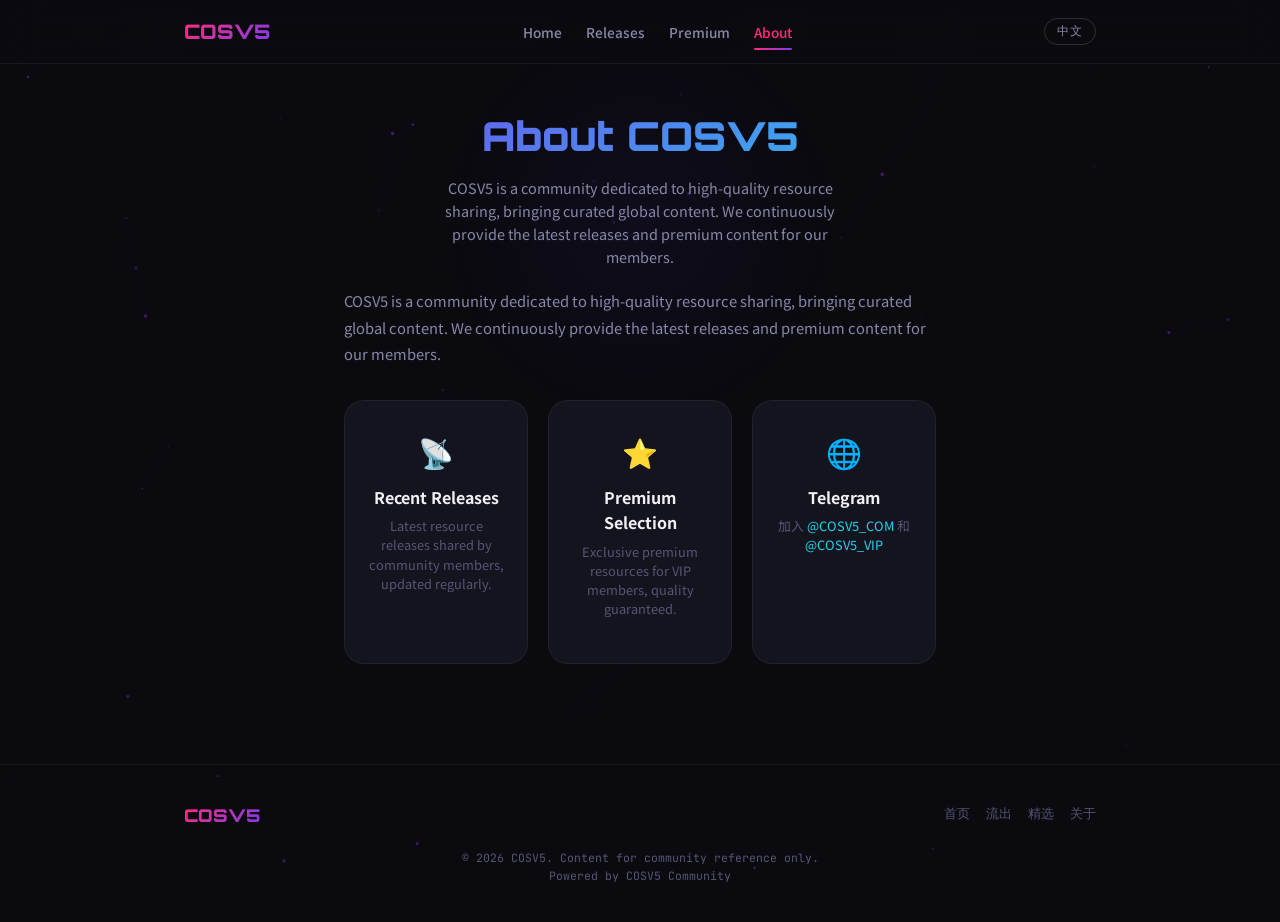
==== commit 04dbfc2f: "redesign: complete visual overhaul" ====
--- a/about/index.html
+++ b/about/index.html
@@ -14,18 +14,14 @@
   <title data-i18n="page.about.title">关于 — COSV5</title>
   <link rel="preconnect" href="https://fonts.googleapis.com">
   <link rel="preconnect" href="https://fonts.gstatic.com" crossorigin>
-  <link href="https://fonts.googleapis.com/css2?family=Orbitron:wght@700;900&family=Noto+Sans+SC:wght@300;400;500;700&family=JetBrains+Mono:wght@400;700&display=swap" rel="stylesheet">
+  <link href="https://fonts.googleapis.com/css2?family=Orbitron:wght@700;900&family=Noto+Sans+SC:wght@300;400;500;700&family=JetBrains+Mono:wght@400;700&family=Righteous&display=swap" rel="stylesheet">
   <link rel="stylesheet" href="/css/style.css">
-  <style>
-    .about-content p { margin-bottom: 1rem; line-height: 1.8; }
-    .about-feature { transition: all 0.2s; }
-    .about-feature:hover { border-color: rgba(124,58,237,0.2); }
-  </style>
 </head>
 <body>
+  <div class="progress-bar" id="progress-bar"></div>
   <canvas id="particles-canvas"></canvas>
 
-  <header class="header">
+  <header class="header" id="header">
     <nav class="nav">
       <a href="/" class="nav-logo">COSV5</a>
       <ul class="nav-links" id="nav-links">
@@ -35,7 +31,7 @@
         <li><a href="/about/" class="active" data-i18n="nav.about">关于</a></li>
       </ul>
       <div class="nav-right">
-        <button class="lang-btn" id="lang-toggle" onclick="toggleLang()">English</button>
+        <button class="lang-btn" id="lang-toggle" onclick="toggleLang()" data-i18n="lang.switch">English</button>
         <button class="mobile-menu-btn" id="mobile-menu-btn" aria-label="Menu">☰</button>
       </div>
     </nav>
@@ -45,10 +41,11 @@
     <section class="page-header">
       <div class="container">
         <h1 data-i18n="page.about.heading">关于 COSV5</h1>
+        <p data-i18n="page.about.content">COSV5 是专注于高品质资源分享的社群，汇聚全球精选内容。</p>
       </div>
     </section>
 
-    <section class="section" style="padding-top:0">
+    <section class="section reveal" style="padding-top:0">
       <div class="container about-content">
         <p data-i18n="page.about.content">COSV5 是专注于高品质资源分享的社群，汇聚全球精选内容。我们持续为社群成员提供最新的流出资源和高级精选内容。</p>
 
@@ -75,10 +72,23 @@
 
   <footer class="footer">
     <div class="container">
-      <p data-i18n="footer.text">© 2026 COSV5. 本站内容仅供社群内部参考。</p>
-      <p><span data-i18n="footer.powered">Powered by COSV5 Community</span></p>
+      <div class="footer-inner">
+        <div class="footer-logo">COSV5</div>
+        <div class="footer-links">
+          <a href="/">首页</a>
+          <a href="/releases/">流出</a>
+          <a href="/premium/">精选</a>
+          <a href="/about/">关于</a>
+        </div>
+      </div>
+      <div class="footer-bottom">
+        <p data-i18n="footer.text">© 2026 COSV5. 本站内容仅供社群内部参考。</p>
+        <p><span data-i18n="footer.powered">Powered by COSV5 Community</span></p>
+      </div>
     </div>
   </footer>
+
+  <button class="back-to-top" id="back-to-top" aria-label="Back to top">↑</button>
 
   <script src="/js/i18n.js"></script>
   <script src="/js/main.js"></script>
--- a/css/style.css
+++ b/css/style.css
@@ -1,4 +1,5 @@
-/* ─── COSV5 品牌主题 —— 来自 cosv5-site ─── */
+/* ─── COSV5 Redesign — Inspired by cosv5-site visual language ─── */
+
 :root {
   --bg-primary: #0a0a0f;
   --bg-secondary: #0f0f1a;
@@ -9,198 +10,416 @@
   --accent-pink: #ff2d7b;
   --accent-purple: #7c3aed;
   --accent-cyan: #22d3ee;
-  --accent-gradient: linear-gradient(135deg, #ff2d7b, #7c3aed);
-  --accent-gradient-2: linear-gradient(135deg, #7c3aed, #22d3ee);
+  --accent-gradient: linear-gradient(135deg, var(--accent-pink), var(--accent-purple));
+  --accent-gradient-2: linear-gradient(135deg, var(--accent-purple), var(--accent-cyan));
   --glow-pink: 0 0 30px rgba(255, 45, 123, 0.25);
   --glow-purple: 0 0 30px rgba(124, 58, 237, 0.25);
+  --glow-cyan: 0 0 30px rgba(34, 211, 238, 0.2);
   --border-glow: 1px solid rgba(255, 255, 255, 0.06);
   --font-display: 'Orbitron', 'Righteous', sans-serif;
   --font-body: 'Noto Sans SC', -apple-system, 'Segoe UI', sans-serif;
   --font-mono: 'JetBrains Mono', monospace;
-  --max-width: 860px;
-  --radius: 10px;
-}
-
-/* ─── Reset ─── */
+  --nav-height: 64px;
+  --max-width: 960px;
+  --radius: 12px;
+  --radius-lg: 20px;
+}
+
+/* ─── Reset & Base ─── */
 *, *::before, *::after { margin: 0; padding: 0; box-sizing: border-box; }
 html { scroll-behavior: smooth; }
 body {
   font-family: var(--font-body);
   background: var(--bg-primary);
   color: var(--text-primary);
-  line-height: 1.7;
+  line-height: 1.6;
   min-height: 100vh;
   overflow-x: hidden;
   -webkit-font-smoothing: antialiased;
-}
+  animation: bodyFadeIn 0.6s ease;
+}
+@keyframes bodyFadeIn { from { opacity: 0; } to { opacity: 1; } }
 ::selection { background: rgba(255, 45, 123, 0.3); color: white; }
-::-webkit-scrollbar { width: 5px; }
+::-webkit-scrollbar { width: 6px; }
 ::-webkit-scrollbar-track { background: var(--bg-primary); }
 ::-webkit-scrollbar-thumb { background: rgba(124,58,237,0.3); border-radius: 3px; }
-a { color: inherit; text-decoration: none; transition: color 0.2s; }
-
-/* ─── Particle ─── */
+::-webkit-scrollbar-thumb:hover { background: rgba(124,58,237,0.5); }
+a { color: inherit; text-decoration: none; }
+img { max-width: 100%; display: block; }
+
+.container {
+  max-width: var(--max-width);
+  margin: 0 auto;
+  padding: 0 24px;
+  position: relative;
+  z-index: 1;
+}
+
+/* ─── Particle Canvas ─── */
 #particles-canvas {
   position: fixed; top: 0; left: 0;
   width: 100vw; height: 100vh;
   z-index: 0; pointer-events: none;
 }
 
-/* ─── Layout ─── */
-.container {
+/* ─── Progress Bar ─── */
+.progress-bar {
+  position: fixed;
+  top: 0; left: 0;
+  width: 100%; height: 2px;
+  background: linear-gradient(90deg, var(--accent-pink), var(--accent-purple), var(--accent-cyan));
+  transform-origin: left center;
+  transform: scaleX(0);
+  z-index: 1001;
+  pointer-events: none;
+  transition: transform 0.1s linear;
+}
+
+/* ─── NAV ─── */
+.header {
+  position: fixed; top: 0; left: 0; right: 0;
+  z-index: 1000;
+  height: var(--nav-height);
+  background: rgba(10, 10, 15, 0.8);
+  backdrop-filter: blur(20px);
+  -webkit-backdrop-filter: blur(20px);
+  border-bottom: var(--border-glow);
+  transition: transform 0.3s ease;
+}
+.header.hidden { transform: translateY(-100%); }
+.nav {
   max-width: var(--max-width);
   margin: 0 auto;
   padding: 0 24px;
-  position: relative;
-  z-index: 1;
-}
-
-/* ─── NAV ─── */
-.header {
-  position: fixed; top: 0; left: 0; right: 0;
-  z-index: 100;
-  background: rgba(10, 10, 15, 0.85);
-  backdrop-filter: blur(16px);
-  -webkit-backdrop-filter: blur(16px);
-  border-bottom: 1px solid rgba(255,255,255,0.04);
-}
-.nav {
-  display: flex; align-items: center; justify-content: space-between;
-  height: 60px; max-width: var(--max-width); margin: 0 auto; padding: 0 24px;
+  height: 100%;
+  display: flex;
+  align-items: center;
+  justify-content: space-between;
 }
 .nav-logo {
   font-family: var(--font-display);
-  font-size: 1.2rem;
+  font-size: 1.25rem;
   font-weight: 900;
   background: var(--accent-gradient);
   -webkit-background-clip: text;
   -webkit-text-fill-color: transparent;
   background-clip: text;
 }
-.nav-links { display: flex; gap: 6px; list-style: none; }
+.nav-links { display: flex; gap: 24px; list-style: none; }
 .nav-links a {
-  padding: 6px 14px; border-radius: 6px;
-  color: var(--text-secondary); font-size: 0.82rem; font-weight: 500;
-  transition: all 0.2s;
+  padding: 6px 0;
+  color: var(--text-secondary);
+  font-size: 0.85rem;
+  font-weight: 500;
+  transition: color 0.2s;
+  position: relative;
 }
 .nav-links a:hover { color: var(--text-primary); }
 .nav-links a.active {
   color: var(--accent-pink);
-  background: rgba(255, 45, 123, 0.08);
+}
+.nav-links a.active::after {
+  content: '';
+  position: absolute;
+  bottom: -2px; left: 0; right: 0;
+  height: 2px;
+  background: var(--accent-gradient);
+  border-radius: 1px;
 }
 .nav-right { display: flex; align-items: center; gap: 10px; }
 .lang-btn {
-  background: none; border: 1px solid rgba(255,255,255,0.08);
-  color: var(--text-secondary); padding: 4px 10px; border-radius: 6px;
-  cursor: pointer; font-size: 0.78rem; font-family: var(--font-body);
+  background: transparent;
+  border: 1px solid rgba(255,255,255,0.15);
+  color: var(--text-secondary);
+  padding: 4px 12px;
+  border-radius: 999px;
+  cursor: pointer;
+  font-size: 0.75rem;
+  font-family: var(--font-mono);
+  letter-spacing: 1px;
   transition: all 0.2s;
 }
-.lang-btn:hover { border-color: var(--accent-purple); color: var(--text-primary); }
+.lang-btn:hover { border-color: var(--accent-pink); color: var(--accent-pink); }
 .mobile-menu-btn { display: none; background: none; border: none; color: var(--text-primary); font-size: 1.4rem; cursor: pointer; }
 
-/* ─── Hero ─── */
+/* ─── HERO ─── */
 .hero {
-  padding: 120px 0 60px;
+  min-height: 100vh;
+  display: flex;
+  align-items: center;
+  justify-content: center;
   text-align: center;
   position: relative;
-}
-.hero::after {
-  content: '';
+  overflow: hidden;
+  padding: 0 24px;
+}
+.hero-overlay {
   position: absolute;
-  top: -40%; left: 50%; transform: translateX(-50%);
-  width: 600px; height: 600px;
-  background: radial-gradient(circle, rgba(124,58,237,0.08) 0%, transparent 70%);
+  inset: 0;
+  background: radial-gradient(ellipse at 50% 40%, rgba(124,58,237,0.08) 0%, transparent 70%);
   pointer-events: none;
+  z-index: 0;
+}
+.hero-content {
+  position: relative;
+  z-index: 2;
+  max-width: 700px;
 }
 .hero-badge {
   display: inline-block;
+  padding: 6px 18px;
+  border-radius: 999px;
+  border: 1px solid rgba(255, 45, 123, 0.3);
   font-family: var(--font-mono);
   font-size: 0.7rem;
   letter-spacing: 3px;
-  color: var(--accent-cyan);
-  margin-bottom: 16px;
-  padding: 4px 14px;
-  border: 1px solid rgba(34, 211, 238, 0.15);
-  border-radius: 20px;
+  color: var(--accent-pink);
+  margin-bottom: 24px;
+  text-transform: uppercase;
+  animation: fadeInDown 0.8s ease 0.1s both;
 }
 .hero h1 {
   font-family: var(--font-display);
-  font-size: 2.8rem;
+  font-size: clamp(3.5rem, 12vw, 7rem);
   font-weight: 900;
-  line-height: 1.1;
-  margin-bottom: 14px;
-}
-.hero h1 .accent { background: var(--accent-gradient); -webkit-background-clip: text; -webkit-text-fill-color: transparent; background-clip: text; }
+  line-height: 1;
+  margin-bottom: 20px;
+  animation: fadeInDown 0.8s ease 0.2s both;
+}
+.hero h1 .accent {
+  background: var(--accent-gradient);
+  -webkit-background-clip: text;
+  -webkit-text-fill-color: transparent;
+  background-clip: text;
+  filter: drop-shadow(0 0 40px rgba(255, 45, 123, 0.35));
+}
 .hero p {
-  font-size: 0.95rem;
+  font-size: 1.05rem;
   color: var(--text-secondary);
-  max-width: 500px;
-  margin: 0 auto 28px;
-  line-height: 1.6;
-}
-.hero-actions { display: flex; gap: 12px; justify-content: center; flex-wrap: wrap; }
+  max-width: 520px;
+  margin: 0 auto 32px;
+  animation: fadeInDown 0.8s ease 0.3s both;
+}
+.hero-actions {
+  display: flex;
+  gap: 14px;
+  justify-content: center;
+  flex-wrap: wrap;
+  animation: fadeInDown 0.8s ease 0.4s both;
+}
+/* Scroll indicator */
+.hero-scroll {
+  position: absolute;
+  bottom: 36px;
+  left: 50%;
+  transform: translateX(-50%);
+  display: flex;
+  flex-direction: column;
+  align-items: center;
+  gap: 8px;
+  color: var(--text-muted);
+  font-size: 0.7rem;
+  font-family: var(--font-mono);
+  letter-spacing: 2px;
+  animation: fadeIn 1s ease 1.2s both;
+  z-index: 2;
+}
+.scroll-arrow {
+  width: 2px;
+  height: 28px;
+  background: linear-gradient(to bottom, var(--accent-pink), transparent);
+  animation: scrollBounce 2s ease infinite;
+}
+
+/* ─── Buttons ─── */
 .btn {
   display: inline-flex; align-items: center; gap: 8px;
-  padding: 10px 26px; border-radius: 8px;
-  font-size: 0.88rem; font-weight: 600;
+  padding: 12px 28px;
+  border-radius: 999px;
   font-family: var(--font-body);
-  cursor: pointer; transition: all 0.25s;
-  border: none; text-decoration: none;
+  font-size: 0.88rem;
+  font-weight: 700;
+  cursor: pointer;
+  transition: all 0.3s ease;
+  border: none;
+  text-decoration: none;
 }
 .btn-primary {
   background: var(--accent-gradient);
   color: white;
   box-shadow: var(--glow-pink);
 }
-.btn-primary:hover { transform: translateY(-2px); box-shadow: 0 6px 30px rgba(255, 45, 123, 0.4); color: white; }
+.btn-primary:hover { transform: translateY(-2px); box-shadow: 0 0 40px rgba(255, 45, 123, 0.5); }
 .btn-gold {
   background: linear-gradient(135deg, #f0c040, #f5d868);
   color: #1a1a26;
 }
-.btn-gold:hover { transform: translateY(-2px); box-shadow: 0 6px 30px rgba(240, 192, 64, 0.3); color: #1a1a26; }
+.btn-gold:hover { transform: translateY(-2px); box-shadow: 0 0 40px rgba(240, 192, 64, 0.35); }
 .btn-outline {
   background: transparent;
-  border: 1px solid rgba(255,255,255,0.08);
   color: var(--text-primary);
-}
-.btn-outline:hover { border-color: var(--accent-purple); background: rgba(124,58,237,0.06); }
-
-/* ─── Sections ─── */
-.section { padding: 44px 0; }
+  border: 1px solid rgba(255,255,255,0.15);
+}
+.btn-outline:hover { border-color: var(--accent-pink); color: var(--accent-pink); background: rgba(255,45,123,0.04); }
+
+/* ─── Section Basics ─── */
+.section {
+  position: relative;
+  padding: 80px 0;
+  overflow: hidden;
+}
+.section-bg-glow {
+  position: absolute;
+  width: 500px; height: 500px;
+  border-radius: 50%;
+  filter: blur(150px);
+  opacity: 0.10;
+  pointer-events: none;
+}
+.section-bg-glow.left { left: -200px; top: 10%; background: var(--accent-purple); }
+.section-bg-glow.right { right: -200px; top: 30%; background: var(--accent-pink); }
+
+/* ─── Reveal Animation ─── */
+.reveal {
+  opacity: 0;
+  transform: translateY(40px);
+  transition: opacity 0.7s cubic-bezier(0.16, 1, 0.3, 1),
+              transform 0.7s cubic-bezier(0.16, 1, 0.3, 1);
+}
+.reveal.visible {
+  opacity: 1;
+  transform: translateY(0);
+}
+
+/* ─── Section Header ─── */
 .section-header {
-  display: flex; align-items: baseline; gap: 10px;
-  margin-bottom: 16px;
-  padding-bottom: 10px;
+  display: flex;
+  align-items: baseline;
+  gap: 12px;
+  margin-bottom: 28px;
+  padding-bottom: 12px;
   border-bottom: 1px solid rgba(255,255,255,0.04);
 }
+.section-label {
+  font-family: var(--font-mono);
+  font-size: 0.72rem;
+  letter-spacing: 3px;
+  color: var(--accent-pink);
+  text-transform: uppercase;
+  display: block;
+  margin-bottom: 6px;
+}
 .section-title {
-  font-size: 1.05rem;
+  font-size: 1.3rem;
   font-weight: 700;
-}
-.section-meta { margin-left: auto; font-size: 0.78rem; color: var(--text-muted); }
-.view-all { font-size: 0.78rem; color: var(--text-muted); white-space: nowrap; }
+  font-family: var(--font-display);
+  background: var(--accent-gradient);
+  -webkit-background-clip: text;
+  -webkit-text-fill-color: transparent;
+  background-clip: text;
+}
+.section-meta { margin-left: auto; font-size: 0.78rem; color: var(--text-muted); font-family: var(--font-mono); }
+.view-all {
+  font-size: 0.8rem;
+  color: var(--text-muted);
+  white-space: nowrap;
+  font-family: var(--font-mono);
+  transition: color 0.2s;
+}
 .view-all:hover { color: var(--accent-pink); }
 
-/* ─── Resource List ─── */
-.resource-list { list-style: none; }
+/* ─── Stats Section ─── */
+.stats-section {
+  padding: 60px 0 20px;
+  position: relative;
+}
+.stats-grid {
+  display: grid;
+  grid-template-columns: repeat(auto-fit, minmax(160px, 1fr));
+  gap: 16px;
+}
+.stat-card {
+  background: var(--bg-card);
+  border: var(--border-glow);
+  border-radius: var(--radius);
+  padding: 28px 20px;
+  text-align: center;
+  position: relative;
+  overflow: hidden;
+  transition: border-color 0.3s;
+}
+.stat-card:hover {
+  border-color: rgba(255, 45, 123, 0.25);
+}
+.stat-icon { font-size: 1.5rem; margin-bottom: 8px; display: block; }
+.stat-number {
+  font-family: var(--font-mono);
+  font-size: 2.2rem;
+  font-weight: 700;
+  background: var(--accent-gradient-2);
+  -webkit-background-clip: text;
+  -webkit-text-fill-color: transparent;
+  background-clip: text;
+}
+.stat-label {
+  display: block;
+  font-size: 0.78rem;
+  color: var(--text-muted);
+  margin-top: 4px;
+}
+.stat-live-dot {
+  display: inline-block;
+  width: 6px; height: 6px;
+  border-radius: 50%;
+  background: var(--accent-pink);
+  margin-right: 6px;
+  animation: pulse 2s ease infinite;
+}
+@keyframes pulse {
+  0%, 100% { opacity: 1; }
+  50% { opacity: 0.3; }
+}
+
+/* ─── Resource Card Grid ─── */
+.resource-grid {
+  list-style: none;
+  display: flex;
+  flex-direction: column;
+  gap: 10px;
+}
 .resource-item {
-  display: flex; align-items: baseline; gap: 10px;
-  padding: 8px 12px;
-  margin: 0 -12px;
-  border-radius: 6px;
-  transition: background 0.15s;
-}
-.resource-item:hover { background: rgba(255,255,255,0.02); }
-.resource-item + .resource-item {
-  border-top: 1px solid rgba(255,255,255,0.03);
+  display: flex;
+  align-items: center;
+  gap: 14px;
+  padding: 14px 18px;
+  background: var(--bg-card);
+  border: var(--border-glow);
+  border-radius: var(--radius);
+  transition: all 0.25s ease;
+  position: relative;
+}
+.resource-item:hover {
+  border-color: rgba(124,58,237,0.25);
+  background: rgba(20,20,31,0.8);
+  transform: translateX(4px);
+}
+.resource-item.releases {
+  border-left: 3px solid var(--accent-pink);
+}
+.resource-item.premium {
+  border-left: 3px solid var(--accent-cyan);
 }
 .resource-item .date-tag {
   flex-shrink: 0;
   font-family: var(--font-mono);
-  font-size: 0.72rem;
+  font-size: 0.7rem;
   color: var(--text-muted);
-  min-width: 48px;
+  min-width: 44px;
   font-feature-settings: "tnum";
+  padding: 2px 8px;
+  border-radius: 4px;
+  background: rgba(255,255,255,0.03);
+  text-align: center;
 }
 .resource-item .item-link {
   flex: 1;
@@ -209,97 +428,257 @@
   overflow: hidden;
   text-overflow: ellipsis;
   white-space: nowrap;
+  line-height: 1.4;
 }
 .resource-item:hover .item-link { color: var(--accent-pink); }
+.resource-item.premium:hover .item-link { color: var(--accent-cyan); }
 .resource-item .item-info {
   flex-shrink: 0;
-  font-size: 0.72rem;
+  font-size: 0.7rem;
   color: var(--text-muted);
-  max-width: 100px;
+  font-family: var(--font-mono);
+  max-width: 90px;
   overflow: hidden;
   text-overflow: ellipsis;
   white-space: nowrap;
   text-align: right;
 }
-.resource-item.premium:hover .item-link { color: var(--accent-cyan); }
-
-/* initial 10 条 */
-.resource-list.initial-only .resource-item:nth-child(n+11) { display: none; }
-
-/* ─── Show More ─── */
-.show-more-wrapper { text-align: center; margin-top: 12px; }
+.resource-item .item-type {
+  flex-shrink: 0;
+  font-size: 0.62rem;
+  font-family: var(--font-mono);
+  font-weight: 700;
+  letter-spacing: 1px;
+  padding: 2px 8px;
+  border-radius: 999px;
+  text-transform: uppercase;
+}
+.resource-item.releases .item-type {
+  color: var(--accent-pink);
+  background: rgba(255,45,123,0.1);
+}
+.resource-item.premium .item-type {
+  color: var(--accent-cyan);
+  background: rgba(34,211,238,0.1);
+}
+
+/* initial 10 */
+.resource-grid.initial-only .resource-item:nth-child(n+11) { display: none; }
+
+/* Empty state */
+.empty-state { text-align: center; padding: 60px 20px; color: var(--text-muted); font-size: 0.88rem; }
+
+/* Show More */
+.show-more-wrapper { text-align: center; margin-top: 16px; }
 .btn-show-more {
-  background: none; border: none;
+  background: transparent;
+  border: 1px solid rgba(255,255,255,0.08);
   color: var(--accent-purple);
-  font-size: 0.82rem; font-family: var(--font-body); font-weight: 500;
-  cursor: pointer; padding: 8px 16px;
+  font-size: 0.82rem;
+  font-family: var(--font-body);
+  font-weight: 500;
+  cursor: pointer;
+  padding: 8px 20px;
+  border-radius: 999px;
   transition: all 0.2s;
-  opacity: 0.8;
-}
-.btn-show-more:hover { opacity: 1; color: var(--accent-pink); }
+}
+.btn-show-more:hover {
+  border-color: var(--accent-pink);
+  color: var(--accent-pink);
+}
 .btn-show-more .count-badge { color: var(--text-muted); font-weight: 400; }
 
 /* ─── Page Header ─── */
-.page-header { padding: 96px 0 24px; }
-.page-header h1 { font-family: var(--font-display); font-size: 1.6rem; font-weight: 700; background: var(--accent-gradient-2); -webkit-background-clip: text; -webkit-text-fill-color: transparent; background-clip: text; }
-.page-header p { font-size: 0.88rem; color: var(--text-secondary); margin-top: 6px; }
+.page-header {
+  padding: calc(var(--nav-height) + 40px) 0 20px;
+  text-align: center;
+  position: relative;
+}
+.page-header::after {
+  content: '';
+  position: absolute;
+  top: 8%; left: 50%; transform: translateX(-50%);
+  width: 400px; height: 400px;
+  background: radial-gradient(circle, rgba(124,58,237,0.06), transparent 70%);
+  pointer-events: none;
+}
+.page-header h1 {
+  font-family: var(--font-display);
+  font-size: clamp(1.8rem, 4vw, 2.5rem);
+  font-weight: 900;
+  background: var(--accent-gradient-2);
+  -webkit-background-clip: text;
+  -webkit-text-fill-color: transparent;
+  background-clip: text;
+  margin-bottom: 8px;
+}
+.page-header p {
+  font-size: 0.9rem;
+  color: var(--text-secondary);
+  max-width: 400px;
+  margin: 0 auto;
+}
+
+/* ─── About Page ─── */
+.about-content { max-width: 640px; margin: 0 auto; }
+.about-content p {
+  margin-bottom: 1rem;
+  color: var(--text-secondary);
+  font-size: 0.92rem;
+  line-height: 1.8;
+}
+.about-features {
+  display: grid;
+  grid-template-columns: repeat(3, 1fr);
+  gap: 20px;
+  margin-top: 32px;
+}
+.about-feature {
+  background: var(--bg-card);
+  border: var(--border-glow);
+  border-radius: var(--radius-lg);
+  padding: 28px 20px;
+  text-align: center;
+  transition: all 0.3s ease;
+}
+.about-feature:hover {
+  border-color: rgba(124,58,237,0.3);
+  transform: translateY(-4px);
+  box-shadow: var(--glow-purple);
+}
+.about-feature .icon { font-size: 1.8rem; margin-bottom: 10px; display: block; }
+.about-feature h3 { font-size: 1rem; margin-bottom: 6px; font-weight: 700; }
+.about-feature p { font-size: 0.8rem; color: var(--text-muted); line-height: 1.5; }
+.about-feature a { color: var(--accent-cyan); }
+.about-feature a:hover { color: var(--accent-pink); }
 
 /* ─── Footer ─── */
 .footer {
-  border-top: 1px solid rgba(255,255,255,0.04);
-  padding: 28px 0; margin-top: 40px;
-  text-align: center; color: var(--text-muted); font-size: 0.75rem;
-}
-.footer a { color: var(--text-secondary); }
-.footer a:hover { color: var(--accent-pink); }
-
-/* ─── Empty ─── */
-.empty-state { text-align: center; padding: 40px 20px; color: var(--text-muted); font-size: 0.88rem; }
+  border-top: var(--border-glow);
+  padding: 36px 0;
+  margin-top: 20px;
+  text-align: center;
+  position: relative;
+  z-index: 1;
+}
+.footer-inner {
+  display: flex;
+  justify-content: space-between;
+  align-items: center;
+  flex-wrap: wrap;
+  gap: 16px;
+  margin-bottom: 20px;
+}
+.footer-logo {
+  font-family: var(--font-display);
+  font-size: 1.1rem;
+  font-weight: 900;
+  background: var(--accent-gradient);
+  -webkit-background-clip: text;
+  -webkit-text-fill-color: transparent;
+  background-clip: text;
+}
+.footer-links {
+  display: flex;
+  gap: 16px;
+  flex-wrap: wrap;
+}
+.footer-links a {
+  font-size: 0.8rem;
+  color: var(--text-muted);
+  font-family: var(--font-mono);
+  transition: color 0.2s;
+}
+.footer-links a:hover { color: var(--accent-pink); }
+.footer-bottom {
+  font-size: 0.72rem;
+  color: var(--text-muted);
+  font-family: var(--font-mono);
+}
+
+/* ─── Back to Top ─── */
+.back-to-top {
+  position: fixed;
+  right: 24px;
+  bottom: 24px;
+  width: 44px;
+  height: 44px;
+  border-radius: 50%;
+  border: 1px solid rgba(255,255,255,0.1);
+  background: rgba(15,15,26,0.85);
+  backdrop-filter: blur(12px);
+  color: var(--text-secondary);
+  cursor: pointer;
+  display: flex;
+  align-items: center;
+  justify-content: center;
+  opacity: 0;
+  transform: translateY(10px);
+  transition: all 0.3s ease;
+  z-index: 999;
+}
+.back-to-top.visible { opacity: 1; transform: translateY(0); }
+.back-to-top:hover {
+  border-color: var(--accent-pink);
+  color: var(--accent-pink);
+  box-shadow: var(--glow-pink);
+}
 
 /* ─── SEO ─── */
 .sr-only { position: absolute; width: 1px; height: 1px; padding: 0; margin: -1px; overflow: hidden; clip: rect(0,0,0,0); border: 0; }
 
-/* ─── About ─── */
-.about-content { max-width: 600px; margin: 0 auto; }
-.about-content p { margin-bottom: 1rem; color: var(--text-secondary); font-size: 0.88rem; line-height: 1.8; }
-.about-features { display: grid; grid-template-columns: repeat(3, 1fr); gap: 16px; margin-top: 28px; }
-.about-feature {
-  background: var(--bg-card);
-  border: 1px solid rgba(255,255,255,0.04);
-  border-radius: var(--radius);
-  padding: 20px; text-align: center;
-  transition: all 0.2s;
-}
-.about-feature:hover { border-color: rgba(124,58,237,0.2); }
-.about-feature .icon { font-size: 1.6rem; margin-bottom: 8px; }
-.about-feature h3 { font-size: 0.9rem; margin-bottom: 4px; }
-.about-feature p { font-size: 0.76rem; color: var(--text-muted); }
-.about-feature a { color: var(--accent-cyan); }
-.about-feature a:hover { color: var(--accent-pink); }
+/* ─── Keyframes ─── */
+@keyframes fadeInDown {
+  from { opacity: 0; transform: translateY(-20px); }
+  to { opacity: 1; transform: translateY(0); }
+}
+@keyframes fadeIn {
+  from { opacity: 0; }
+  to { opacity: 1; }
+}
+@keyframes scrollBounce {
+  0%, 100% { transform: translateY(0); opacity: 1; }
+  50% { transform: translateY(8px); opacity: 0.4; }
+}
 
 /* ─── Responsive ─── */
 @media (max-width: 768px) {
-  .hero { padding: 100px 0 40px; }
-  .hero h1 { font-size: 1.8rem; }
-  .hero p { font-size: 0.88rem; }
-  .resource-item { flex-wrap: wrap; gap: 2px 8px; padding: 7px 8px; margin: 0 -8px; }
-  .resource-item .date-tag { min-width: 40px; }
+  .section { padding: 50px 0; }
+  .hero { min-height: 90vh; }
+  .hero h1 { font-size: clamp(2.5rem, 10vw, 4rem); }
+  .hero p { font-size: 0.92rem; }
+
+  .stats-grid { grid-template-columns: repeat(2, 1fr); gap: 10px; }
+  .stat-card { padding: 20px 14px; }
+  .stat-number { font-size: 1.6rem; }
+
+  .resource-item {
+    flex-wrap: wrap;
+    gap: 6px 10px;
+    padding: 10px 14px;
+  }
+  .resource-item .date-tag { min-width: 38px; }
   .resource-item .item-link { white-space: normal; }
-  .resource-item .item-info { max-width: 70px; text-align: left; }
-  .section-title { font-size: 0.95rem; }
-  .page-header { padding: 80px 0 16px; }
-  .page-header h1 { font-size: 1.2rem; }
+  .resource-item .item-info { max-width: 60px; }
+  .section-title { font-size: 1.1rem; }
+  .page-header { padding: calc(var(--nav-height) + 24px) 0 12px; }
+  .page-header h1 { font-size: 1.4rem; }
 
   .nav-links {
     display: none;
-    position: absolute; top: 60px; left: 0; right: 0;
+    position: absolute; top: var(--nav-height); left: 0; right: 0;
     background: rgba(10,10,15,0.96);
-    backdrop-filter: blur(16px);
-    flex-direction: column; padding: 10px;
-    border-bottom: 1px solid rgba(255,255,255,0.04);
-    gap: 2px;
+    backdrop-filter: blur(20px);
+    flex-direction: column; padding: 16px 24px;
+    gap: 12px;
+    border-bottom: var(--border-glow);
   }
   .nav-links.open { display: flex; }
+  .nav-links a.active::after { display: none; }
+  .nav-links a.active { color: var(--accent-pink); }
   .mobile-menu-btn { display: block; }
+
   .about-features { grid-template-columns: 1fr; }
-}
+
+  .footer-inner { flex-direction: column; text-align: center; }
+}
